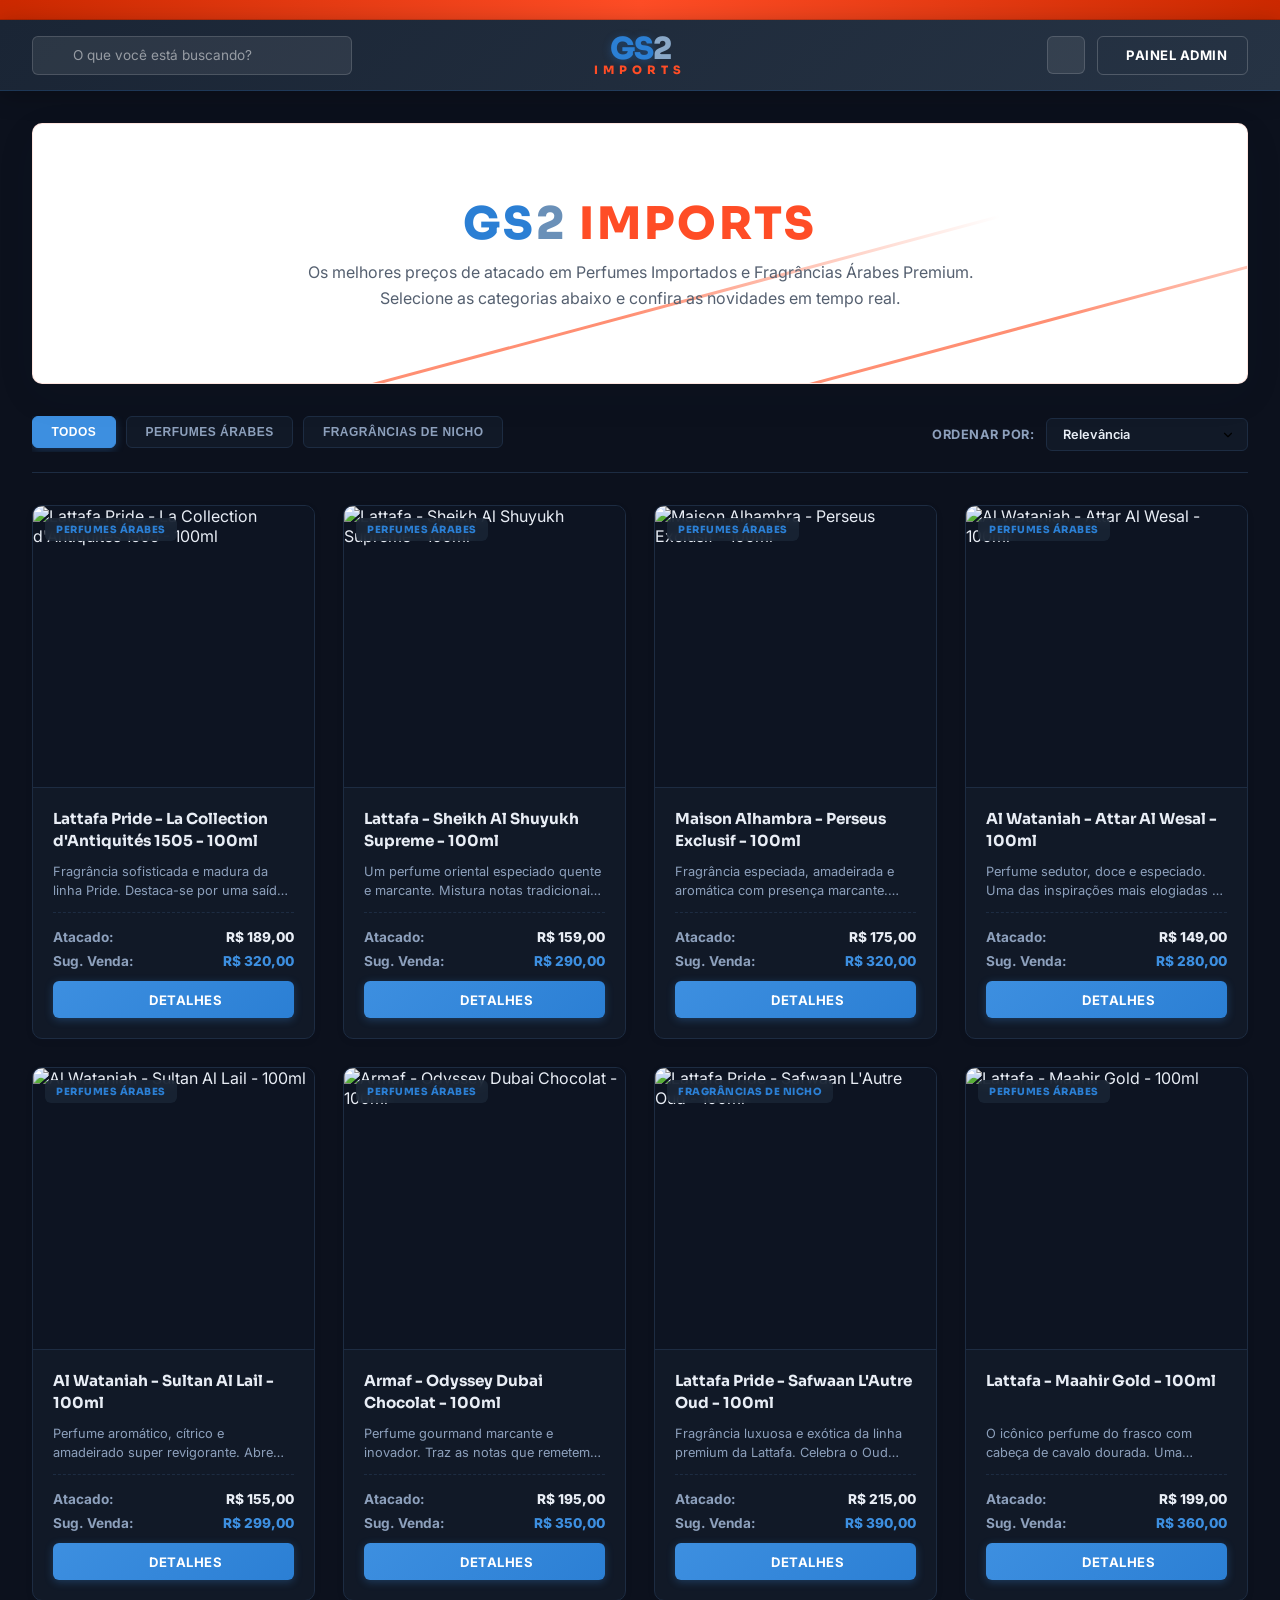
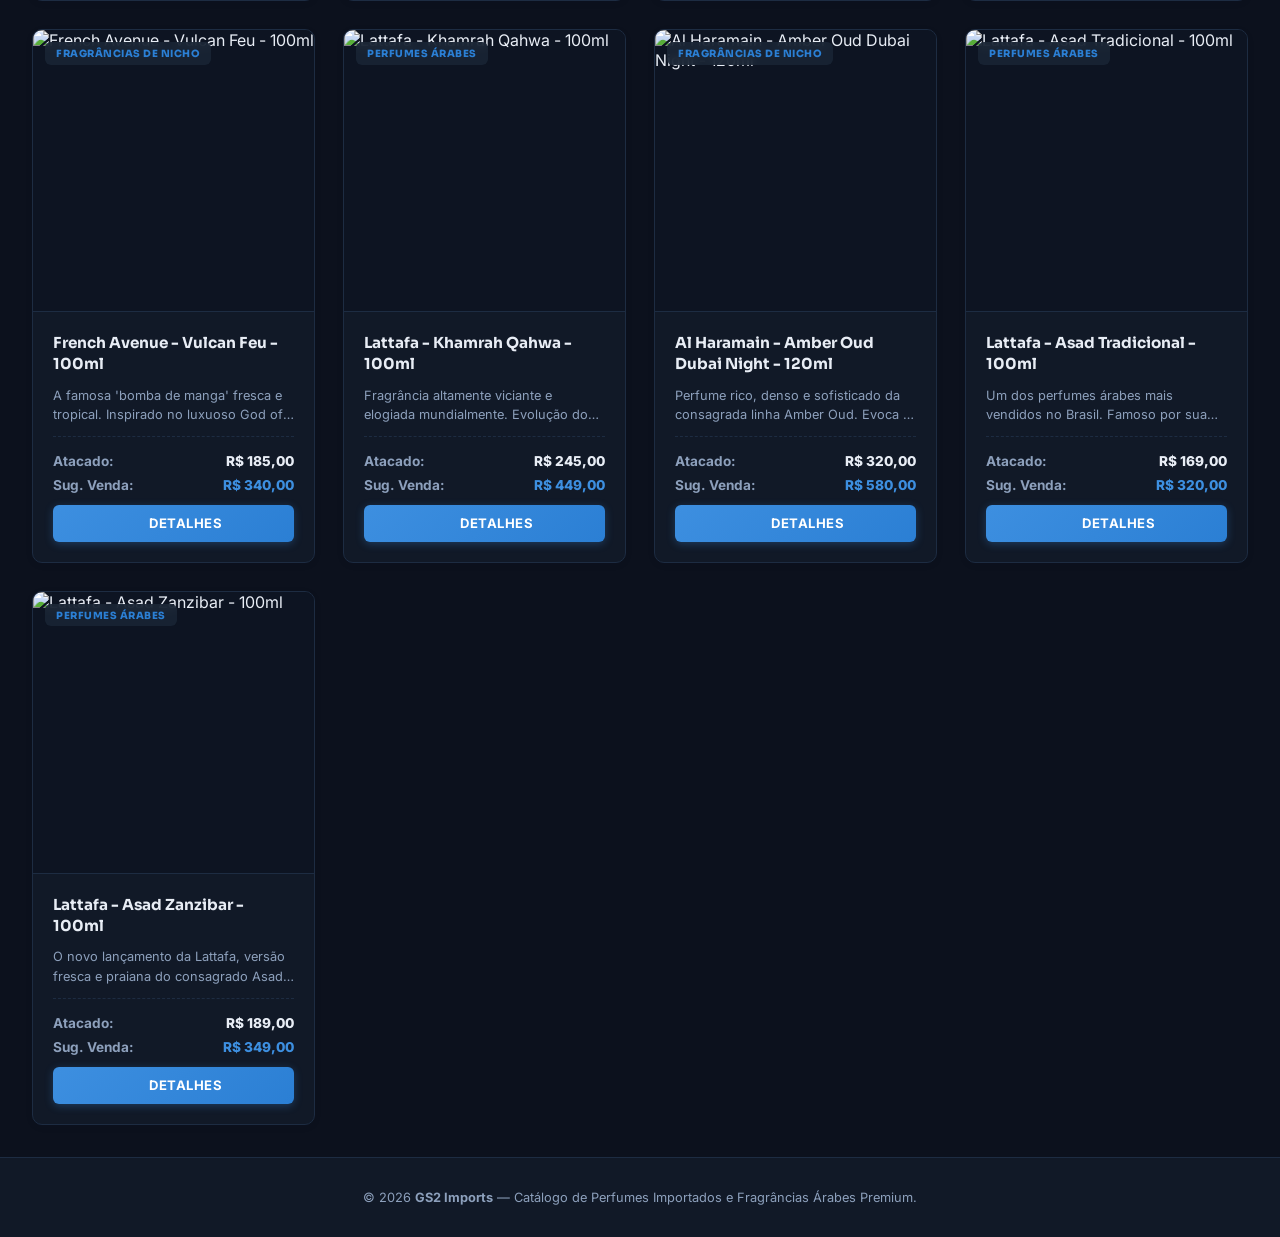
==== catalog.html @ b08fc33a "Add files via upload" ====
<!DOCTYPE html>
<html lang="pt-BR" data-theme="dark">
<head>
  <meta charset="UTF-8">
  <meta name="viewport" content="width=device-width, initial-scale=1.0">
  <title>GS2 Imports - Catálogo de Atacado</title>
  <meta name="description" content="Catálogo online de perfumes importados e fragrâncias árabes premium da GS2 Imports. Preços de atacado com sugestão de revenda.">

  <!-- Estilos customizados -->
  <link rel="stylesheet" href="styles.css">

  <!-- Ícones Modernos Lucide -->
  <script src="https://unpkg.com/lucide@latest"></script>
</head>
<body>

  <!-- FAIXA DE ANÚNCIO SUPERIOR -->
  <div class="announcement-bar"></div>

  <!-- CABEÇALHO -->
  <header>
    <div class="header-container">
      <!-- Barra de Pesquisa Rápida (Esquerda) -->
      <div class="search-bar-container" id="search-container">
        <i data-lucide="search" class="search-icon"></i>
        <input type="text" id="search-input" class="search-input" placeholder="O que você está buscando?" aria-label="Buscar produtos">
      </div>

      <!-- Logo Central — GS2 IMPORTS -->
      <a href="#" class="logo" id="logo-link" aria-label="GS2 Imports - Página inicial">
        <div class="logo-brandname">
          <span class="logo-gs">GS</span><span class="logo-num">2</span>
        </div>
        <div class="logo-sub">Imports</div>
      </a>

      <!-- Ações do Cabeçalho (Direita) -->
      <div class="nav-actions">
        <!-- Alternador de Tema -->
        <button id="theme-toggle-btn" class="btn-icon-only" title="Alternar tema escuro/claro" aria-label="Alternar tema">
          <i data-lucide="sun" id="theme-icon-sun"></i>
          <i data-lucide="moon" id="theme-icon-moon" style="display: none;"></i>
        </button>

        <!-- Botão Painel Administrador -->
        <button id="admin-view-toggle-btn" class="btn btn-secondary" title="Acessar painel administrativo">
          <i data-lucide="settings"></i>
          <span>Painel Admin</span>
        </button>
      </div>
    </div>
  </header>

  <!-- CONTEÚDO PRINCIPAL (CATÁLOGO) -->
  <main id="catalog-view">
    <!-- Hero Banner -->
    <section class="hero-section">
      <h1>
        <span class="h1-gs">GS</span><span class="h1-2">2</span>
        <span class="h1-imports"> IMPORTS</span>
      </h1>
      <p>Os melhores preços de atacado em Perfumes Importados e Fragrâncias Árabes Premium. Selecione as categorias abaixo e confira as novidades em tempo real.</p>
    </section>

    <!-- Controles (Categorias e Ordenação) -->
    <section class="controls-bar">
      <!-- Filtro de Categorias (Dinâmico) -->
      <nav class="categories-container" id="categories-tabs" aria-label="Categorias de produtos">
        <button class="category-tab active" data-category="all">Todos</button>
        <!-- Injetado dinamicamente -->
      </nav>

      <!-- Ordenação -->
      <div class="sort-select-wrapper">
        <label for="sort-select">Ordenar por:</label>
        <select id="sort-select" class="sort-select">
          <option value="default">Relevância</option>
          <option value="price-asc">Preço: Menor para Maior</option>
          <option value="price-desc">Preço: Maior para Menor</option>
          <option value="name-asc">Nome: A-Z</option>
          <option value="name-desc">Nome: Z-A</option>
        </select>
      </div>
    </section>

    <!-- Grid de Exibição dos Produtos -->
    <section class="product-grid" id="product-grid" aria-label="Lista de produtos">
      <!-- Injetado dinamicamente via JavaScript -->
    </section>
  </main>

  <!-- VISÃO ADMINISTRATIVA (PAINEL DE CADASTRO) -->
  <main id="admin-view" style="display: none;">
    <section class="admin-dashboard">
      <div class="admin-header">
        <div class="admin-title-group">
          <h2>Painel Administrativo</h2>
          <p>Cadastre, edite e exclua os produtos do catálogo GS2 Imports.</p>
        </div>
        <div class="admin-actions-bar" style="display: flex; gap: 0.5rem; flex-wrap: wrap; align-items: center;">
          <button id="btn-reset-db" class="btn btn-secondary" style="border-color: var(--danger); color: var(--danger);" title="Restaurar catálogo padrão">
            <i data-lucide="refresh-cw"></i>
            <span>Restaurar Catálogo</span>
          </button>
          <button id="btn-add-product" class="btn btn-primary">
            <i data-lucide="plus"></i>
            <span>Novo Produto</span>
          </button>
          <button id="btn-back-to-catalog" class="btn btn-secondary" style="border-color: var(--accent-blue); color: var(--accent-blue);">
            <i data-lucide="arrow-left"></i>
            <span>Voltar ao Catálogo</span>
          </button>
          <button id="btn-change-password" class="btn btn-secondary" title="Alterar senha de acesso" style="border-color: var(--accent-blue); color: var(--accent-blue);">
            <i data-lucide="key-round"></i>
            <span>Alterar Senha</span>
          </button>
          <button id="btn-admin-logout" class="btn btn-secondary" style="border-color: var(--danger); color: var(--danger);" title="Encerrar sessão administrativa">
            <i data-lucide="log-out"></i>
            <span>Sair</span>
          </button>
        </div>
      </div>

      <!-- Tabela de Produtos -->
      <div class="admin-table-container">
        <table class="admin-table" id="admin-table" aria-label="Tabela de produtos gerenciáveis">
          <thead>
            <tr>
              <th>Foto</th>
              <th>Nome</th>
              <th>Categoria</th>
              <th>Atacado</th>
              <th>Sug. Venda</th>
              <th>Ações</th>
            </tr>
          </thead>
          <tbody id="admin-products-list">
            <!-- Injetado dinamicamente via JavaScript -->
          </tbody>
        </table>
      </div>
    </section>
  </main>

  <!-- MODAL DE DETALHES DO PRODUTO (VISITANTE) -->
  <div class="modal-overlay" id="product-detail-modal">
    <div class="modal-container">
      <button class="btn-icon-only modal-close-btn" id="btn-close-detail-modal" aria-label="Fechar detalhes">
        <i data-lucide="x"></i>
      </button>

      <div class="detail-grid">
        <div class="detail-image-wrapper">
          <img src="" alt="" class="detail-image" id="detail-product-image">
        </div>
        <div class="detail-info">
          <span class="detail-category" id="detail-product-category">Categoria</span>
          <h2 class="detail-title" id="detail-product-title">Nome do Produto</h2>
          <div style="display: flex; gap: 1rem; flex-wrap: wrap; margin-bottom: 0.5rem;">
            <div>
              <div style="font-size: 0.72rem; font-weight: 700; color: var(--text-muted); text-transform: uppercase; letter-spacing: 0.5px; margin-bottom: 0.35rem;">Valor Atacado</div>
              <div class="detail-price" id="detail-product-price-wholesale">R$ 0,00</div>
            </div>
            <div>
              <div style="font-size: 0.72rem; font-weight: 700; color: var(--text-muted); text-transform: uppercase; letter-spacing: 0.5px; margin-bottom: 0.35rem;">Sugestão de Venda</div>
              <div class="detail-price" id="detail-product-price-suggested" style="color: var(--accent-blue);">R$ 0,00</div>
            </div>
          </div>
          <p class="detail-desc" id="detail-product-description">Descrição longa do produto...</p>

          <a href="#" target="_blank" class="btn btn-whatsapp" id="btn-whatsapp-contact" style="margin-top: 1rem;">
            <i data-lucide="message-square"></i>
            <span>Fazer pedido via WhatsApp</span>
          </a>
        </div>
      </div>
    </div>
  </div>

  <!-- MODAL DE FORMULÁRIO DO PRODUTO (ADMIN - ADICIONAR / EDITAR) -->
  <div class="modal-overlay" id="product-form-modal">
    <div class="modal-container admin-form-modal">
      <button class="btn-icon-only modal-close-btn" id="btn-close-form-modal" aria-label="Fechar formulário">
        <i data-lucide="x"></i>
      </button>

      <h2 class="form-title" id="form-modal-title">Adicionar Novo Produto</h2>

      <form id="product-form">
        <!-- Campo oculto para ID em caso de edição -->
        <input type="hidden" id="product-form-id">

        <div class="form-body">
          <!-- Nome do Produto -->
          <div class="form-group">
            <label for="product-name">Nome do Produto *</label>
            <input type="text" id="product-name" class="form-control" placeholder="Ex: Lattafa Asad Zanzibar 100ml" required>
          </div>

          <!-- Categoria -->
          <div class="form-group">
            <label for="product-category">Categoria *</label>
            <input type="text" id="product-category" class="form-control" placeholder="Ex: Perfumes Árabes" list="categories-datalist" required>
            <datalist id="categories-datalist">
              <!-- Populado via Javascript -->
            </datalist>
          </div>

          <!-- Gênero -->
          <div class="form-group">
            <label>Gênero</label>
            <div class="gender-toggle-group">
              <button type="button" class="gender-btn" id="btn-gender-masc" data-gender="Masculino">
                <i data-lucide="mars" style="width:14px;height:14px;"></i> Masculino
              </button>
              <button type="button" class="gender-btn" id="btn-gender-fem" data-gender="Feminino">
                <i data-lucide="venus" style="width:14px;height:14px;"></i> Feminino
              </button>
            </div>
            <input type="hidden" id="product-gender">
          </div>

          <div style="display: grid; grid-template-columns: 1fr 1fr; gap: 1rem;">
            <!-- Último Preço de Compra -->
            <div class="form-group">
              <label for="product-price-last-purchase">Último Preço de Compra (R$)</label>
              <input type="number" id="product-price-last-purchase" class="form-control" placeholder="0,00" step="0.01" min="0">
            </div>

            <!-- Valor Atacado (auto = último preço de compra + 10%) -->
            <div class="form-group">
              <label for="product-price-wholesale">Valor Atacado (R$) *</label>
              <input type="number" id="product-price-wholesale" class="form-control" placeholder="0,00" step="0.01" min="0" required>
              <small style="display:block; margin-top:0.25rem; font-size:0.7rem; color: var(--text-muted);">Calculado automaticamente (+10% sobre o último preço de compra). Você pode ajustar manualmente.</small>
            </div>

            <!-- Valor Médio de Mercado -->
            <div class="form-group">
              <label for="product-price-market-avg">Valor Médio de Mercado (R$)</label>
              <input type="number" id="product-price-market-avg" class="form-control" placeholder="0,00" step="0.01" min="0">
            </div>

            <!-- Sugestão de Venda -->
            <div class="form-group">
              <label for="product-price-suggested">Sugestão de Venda (R$) *</label>
              <input type="number" id="product-price-suggested" class="form-control" placeholder="0,00" step="0.01" min="0" required>
            </div>
          </div>

          <!-- Descrição -->
          <div class="form-group">
            <label for="product-desc">Descrição *</label>
            <textarea id="product-desc" class="form-control" placeholder="Descreva as notas olfativas, volume e características do produto..." required></textarea>
          </div>

          <!-- Upload de Imagem -->
          <div class="form-group">
            <label>Imagem do Produto *</label>
            <div class="image-upload-zone" id="image-upload-zone">
              <i data-lucide="upload-cloud" class="upload-icon"></i>
              <div class="upload-instructions">
                <p>Clique ou arraste a imagem do produto aqui</p>
                <span style="font-size: 0.75rem; color: var(--text-muted);">Suporta JPG, PNG ou WEBP</span>
              </div>
              <input type="file" id="product-image-file" accept="image/*">
            </div>

            <!-- Preview da Imagem -->
            <div class="upload-preview-container" id="upload-preview-container">
              <button type="button" class="remove-preview-btn" id="btn-remove-preview" title="Remover imagem">&times;</button>
              <img src="" alt="Preview" class="upload-preview" id="image-preview-element">
            </div>
          </div>
        </div>

        <div class="form-footer">
          <button type="button" class="btn btn-secondary" id="btn-cancel-form">Cancelar</button>
          <button type="submit" class="btn btn-primary" id="btn-submit-form">Salvar Produto</button>
        </div>
      </form>
    </div>
  </div>

  <!-- MODAL DE LOGIN ADMINISTRATIVO -->
  <div class="modal-overlay" id="admin-login-modal">
    <div class="modal-container" style="max-width: 420px;">
      <button class="btn-icon-only modal-close-btn" id="btn-close-login-modal" aria-label="Fechar login">
        <i data-lucide="x"></i>
      </button>

      <div style="text-align: center; margin-bottom: 1.75rem;">
        <div style="display: inline-flex; align-items: center; justify-content: center; width: 64px; height: 64px; border-radius: 50%; background: var(--accent-blue-glow); margin-bottom: 1rem;">
          <i data-lucide="shield-check" style="width: 32px; height: 32px; color: var(--accent-blue);"></i>
        </div>
        <h2 style="font-family: var(--font-heading); font-size: 1.3rem; margin-bottom: 0.4rem;">Acesso Administrativo</h2>
        <p style="color: var(--text-muted); font-size: 0.85rem;">Digite a senha para acessar o painel.</p>
      </div>

      <form id="admin-login-form">
        <div class="form-group">
          <label for="admin-login-password">Senha</label>
          <div style="position: relative;">
            <input type="password" id="admin-login-password" class="form-control" placeholder="••••••••" required autocomplete="current-password" style="padding-right: 2.8rem;">
            <button type="button" id="btn-toggle-password-visibility" style="position: absolute; right: 0.75rem; top: 50%; transform: translateY(-50%); background: none; border: none; cursor: pointer; color: var(--text-muted); padding: 0; display: flex; align-items: center;">
              <i data-lucide="eye" id="icon-eye" style="width: 18px; height: 18px;"></i>
              <i data-lucide="eye-off" id="icon-eye-off" style="width: 18px; height: 18px; display: none;"></i>
            </button>
          </div>
          <p id="admin-login-error" style="color: var(--danger); font-size: 0.8rem; margin-top: 0.4rem; min-height: 1rem;"></p>
        </div>
        <button type="submit" class="btn btn-primary" style="width: 100%; justify-content: center; margin-top: 0.25rem;">
          <i data-lucide="log-in"></i>
          <span>Entrar no Painel</span>
        </button>
      </form>
    </div>
  </div>

  <!-- MODAL DE ALTERAÇÃO DE SENHA -->
  <div class="modal-overlay" id="change-password-modal">
    <div class="modal-container" style="max-width: 420px;">
      <button class="btn-icon-only modal-close-btn" id="btn-close-change-pass-modal" aria-label="Fechar">
        <i data-lucide="x"></i>
      </button>
      <div style="text-align: center; margin-bottom: 1.5rem;">
        <div style="display: inline-flex; align-items: center; justify-content: center; width: 56px; height: 56px; border-radius: 50%; background: var(--accent-blue-glow); margin-bottom: 0.75rem;">
          <i data-lucide="key-round" style="width: 28px; height: 28px; color: var(--accent-blue);"></i>
        </div>
        <h2 style="font-size: 1.2rem; margin-bottom: 0.3rem;">Alterar Senha</h2>
        <p style="color: var(--text-muted); font-size: 0.82rem;">A nova senha será salva no navegador.</p>
      </div>
      <form id="change-password-form">
        <div class="form-group">
          <label for="current-password">Senha Atual</label>
          <input type="password" id="current-password" class="form-control" placeholder="••••••••" required>
        </div>
        <div class="form-group">
          <label for="new-password">Nova Senha</label>
          <input type="password" id="new-password" class="form-control" placeholder="Mínimo 4 caracteres" required minlength="4">
        </div>
        <div class="form-group">
          <label for="confirm-password">Confirmar Nova Senha</label>
          <input type="password" id="confirm-password" class="form-control" placeholder="Repita a nova senha" required minlength="4">
        </div>
        <p id="change-pass-error" style="color: var(--danger); font-size: 0.8rem; margin-top: -0.25rem; margin-bottom: 0.75rem; min-height: 1rem;"></p>
        <button type="submit" class="btn btn-primary" style="width: 100%; justify-content: center;">
          <i data-lucide="save"></i>
          <span>Salvar Nova Senha</span>
        </button>
      </form>
    </div>
  </div>

  <!-- CONTAINER DE AVISOS (TOAST) -->
  <div class="toast-container" id="toast-container"></div>

  <!-- RODAPÉ -->
  <footer>
    <p>&copy; 2026 <strong>GS2 Imports</strong> — Catálogo de Perfumes Importados e Fragrâncias Árabes Premium.</p>
  </footer>

  <!-- Carregamento dos scripts de lógica -->
  <script src="mock-data.js"></script>
  <script src="db.js"></script>
  <script src="app.js"></script>
</body>
</html>
---- styles.css ----
@import url('https://fonts.googleapis.com/css2?family=Sora:wght@400;600;700;800;900&family=Inter:wght@400;500;600;700&display=swap');

/* ==========================================
   SISTEMA DE DESIGN — PALETA GS2 IMPORTS
   ========================================== */
*, *::before, *::after {
  box-sizing: border-box;
  margin: 0;
  padding: 0;
}

:root {
  --font-heading: 'Sora', sans-serif;
  --font-body: 'Inter', sans-serif;

  /* Paleta GS2 Imports — Modo Claro */
  --base-bg: #f0f4f9;
  --card-bg: #ffffff;
  --card-border: #dde4ef;
  --text-main: #1a2535;
  --text-muted: #6b7e99;

  /* Azul Royal — Cor principal "GS" */
  --accent-blue: #2B7FD4;
  --accent-blue-hover: #2570BE;
  --accent-blue-glow: rgba(43, 127, 212, 0.25);

  /* Navy Escuro — Cor do "2" */
  --primary: #1a2535;
  --primary-hover: #263344;
  --primary-glow: rgba(26, 37, 53, 0.15);

  /* Vermelho Vivo — Cor "IMPORTS" */
  --accent-red: #FF3300;
  --accent-red-hover: #E02D00;
  --accent-red-glow: rgba(255, 51, 0, 0.2);

  /* Alias para compatibilidade com código existente */
  --accent: var(--accent-blue);
  --accent-gold: var(--accent-blue);
  --accent-gold-glow: var(--accent-blue-glow);
  --accent-burgundy: var(--accent-red);

  --danger: #e05c5c;
  --danger-hover: #c94848;

  --glass-bg: rgba(255, 255, 255, 0.92);
  --glass-border: rgba(26, 37, 53, 0.08);
  --glass-shadow: 0 4px 24px rgba(26, 37, 53, 0.1);

  --border-radius-sm: 6px;
  --border-radius-md: 10px;
  --border-radius-lg: 14px;

  --transition-fast: 0.2s cubic-bezier(0.4, 0, 0.2, 1);
  --transition-normal: 0.3s cubic-bezier(0.4, 0, 0.2, 1);
}

/* Modo Escuro */
[data-theme="dark"] {
  --base-bg: #0c111d;
  --card-bg: #111927;
  --card-border: #1d2c42;
  --text-main: #e8edf5;
  --text-muted: #8da0bc;

  --accent-blue: #3d8fe0;
  --accent-blue-hover: #2B7FD4;
  --accent-blue-glow: rgba(61, 143, 224, 0.3);

  --primary: #111927;
  --primary-hover: #1a2535;
  --primary-glow: rgba(17, 25, 39, 0.5);

  --accent-red: #ff4d26;
  --accent-red-hover: #FF3300;
  --accent-red-glow: rgba(255, 77, 38, 0.25);

  --accent: var(--accent-blue);
  --accent-gold: var(--accent-blue);
  --accent-gold-glow: var(--accent-blue-glow);
  --accent-burgundy: var(--accent-red);

  --glass-bg: rgba(17, 25, 39, 0.96);
  --glass-border: rgba(255, 255, 255, 0.06);
  --glass-shadow: 0 8px 36px rgba(0, 0, 0, 0.4);
}

/* ==========================================
   ESTILOS GERAIS DA PÁGINA
   ========================================== */
body {
  font-family: var(--font-body);
  background-color: var(--base-bg);
  color: var(--text-main);
  min-height: 100vh;
  display: flex;
  flex-direction: column;
  transition: background-color var(--transition-normal), color var(--transition-normal);
  overflow-x: hidden;
}

/* Faixa de Anúncio Superior — Vermelho GS2 */
.announcement-bar {
  background: linear-gradient(90deg, #cc2900, var(--accent-red), #cc2900);
  color: #ffffff;
  font-family: var(--font-heading);
  font-weight: 700;
  font-size: 0.75rem;
  letter-spacing: 0.5px;
  text-transform: uppercase;
  text-align: center;
  padding: 0.6rem 1rem;
  line-height: 1.4;
  display: flex;
  justify-content: center;
  align-items: center;
  gap: 1.5rem;
  border-bottom: 1px solid rgba(0,0,0,0.15);
  overflow: hidden;
  white-space: nowrap;
  text-overflow: ellipsis;
}

/* Cabeçalho — Navy GS2 */
header {
  position: sticky;
  top: 0;
  z-index: 100;
  background: linear-gradient(135deg, #1a2535 0%, #263344 100%);
  border-bottom: 1px solid rgba(43, 127, 212, 0.2);
  box-shadow: 0 4px 24px rgba(0,0,0,0.25);
  color: #ffffff;
}

.header-container {
  max-width: 1400px;
  margin: 0 auto;
  padding: 0.85rem 2rem;
  display: grid;
  grid-template-columns: 1fr auto 1fr;
  align-items: center;
  gap: 1.5rem;
}

/* ==========================================
   LOGO GS2 IMPORTS
   ========================================== */
.logo {
  display: flex;
  flex-direction: column;
  align-items: center;
  justify-content: center;
  text-decoration: none;
  color: #ffffff;
  gap: 0;
  line-height: 1;
}

.logo-brandname {
  display: flex;
  align-items: center;
  line-height: 1;
}

.logo-gs {
  font-family: var(--font-heading);
  font-weight: 900;
  font-size: 1.9rem;
  color: #2B7FD4;
  letter-spacing: -1px;
  text-shadow: 0 2px 8px rgba(43, 127, 212, 0.35);
  text-transform: uppercase;
}

.logo-num {
  font-family: var(--font-heading);
  font-weight: 900;
  font-size: 1.9rem;
  color: #8aa8c8;
  letter-spacing: -1px;
  text-transform: uppercase;
}

.logo-sub {
  font-family: var(--font-heading);
  font-size: 0.72rem;
  font-weight: 800;
  text-transform: uppercase;
  letter-spacing: 5px;
  color: var(--accent-red);
  margin-top: 1px;
}

/* Barra de Busca (Esquerda) */
.search-bar-container {
  position: relative;
  width: 100%;
  max-width: 320px;
}

.search-input {
  width: 100%;
  padding: 0.65rem 1rem 0.65rem 2.5rem;
  font-family: var(--font-body);
  font-size: 0.85rem;
  background: rgba(255, 255, 255, 0.08);
  border: 1px solid rgba(255, 255, 255, 0.15);
  border-radius: var(--border-radius-sm);
  color: #ffffff;
  transition: all var(--transition-fast);
}

.search-input::placeholder {
  color: rgba(255, 255, 255, 0.5);
}

.search-input:focus {
  outline: none;
  background: rgba(255, 255, 255, 0.15);
  border-color: var(--accent-blue);
  box-shadow: 0 0 0 3px var(--accent-blue-glow);
}

.search-icon {
  position: absolute;
  left: 0.85rem;
  top: 50%;
  transform: translateY(-50%);
  color: rgba(255, 255, 255, 0.5);
  width: 16px;
  height: 16px;
}

/* Ações (Direita) */
.nav-actions {
  display: flex;
  align-items: center;
  justify-content: flex-end;
  gap: 0.75rem;
}

/* ==========================================
   BOTÕES E COMPONENTES INTERATIVOS
   ========================================== */
.btn {
  display: inline-flex;
  align-items: center;
  justify-content: center;
  gap: 0.5rem;
  padding: 0.65rem 1.25rem;
  font-family: var(--font-body);
  font-weight: 700;
  font-size: 0.82rem;
  border-radius: var(--border-radius-sm);
  border: none;
  cursor: pointer;
  transition: all var(--transition-fast);
  text-decoration: none;
  text-transform: uppercase;
  letter-spacing: 0.5px;
}

/* Botão Primário — Azul GS2 */
.btn-primary {
  background: linear-gradient(135deg, var(--accent-blue), var(--accent-blue-hover));
  color: #ffffff;
  box-shadow: 0 2px 8px var(--accent-blue-glow);
}

.btn-primary:hover {
  background: linear-gradient(135deg, #3d8fe0, var(--accent-blue));
  transform: translateY(-1px);
  box-shadow: 0 5px 16px var(--accent-blue-glow);
}

.btn-secondary {
  background: transparent;
  border: 1px solid rgba(255, 255, 255, 0.2);
  color: #ffffff;
}

.btn-secondary:hover {
  background: rgba(255, 255, 255, 0.07);
  border-color: var(--accent-blue);
}

.btn-danger {
  background: var(--danger);
  color: white;
}

.btn-danger:hover {
  background: var(--danger-hover);
}

.btn-icon-only {
  width: 38px;
  height: 38px;
  padding: 0;
  display: flex;
  align-items: center;
  justify-content: center;
  border-radius: var(--border-radius-sm);
  background: rgba(255, 255, 255, 0.08);
  border: 1px solid rgba(255, 255, 255, 0.15);
  color: #ffffff;
  cursor: pointer;
  transition: all var(--transition-fast);
}

.btn-icon-only:hover {
  background: rgba(43, 127, 212, 0.2);
  border-color: var(--accent-blue);
  color: #ffffff;
}

/* ==========================================
   CONTEÚDO PRINCIPAL E HERO BANNER
   ========================================== */
main {
  flex: 1;
  max-width: 1400px;
  width: 100%;
  margin: 0 auto;
  padding: 2rem;
  display: flex;
  flex-direction: column;
  gap: 2rem;
}

/* Hero Banner GS2 — Fundo branco com linhas diagonais vermelhas */
.hero-section {
  position: relative;
  text-align: center;
  padding: 4.5rem 2rem;
  background: #ffffff;
  border-radius: var(--border-radius-md);
  color: var(--primary);
  border: 1px solid rgba(255, 51, 0, 0.12);
  box-shadow: 0 12px 40px rgba(26, 37, 53, 0.07);
  overflow: hidden;
}

/* Linha diagonal vermelha 1 (75°) */
.hero-section::before {
  content: '';
  position: absolute;
  top: -150%;
  left: 28%;
  width: 3px;
  height: 500%;
  background: linear-gradient(to bottom, transparent, rgba(255, 51, 0, 0.55) 30%, rgba(255, 51, 0, 0.55) 70%, transparent);
  transform: rotate(75deg);
  pointer-events: none;
}

/* Linha diagonal vermelha 2 (75°) */
.hero-section::after {
  content: '';
  position: absolute;
  top: -150%;
  left: 64%;
  width: 3px;
  height: 500%;
  background: linear-gradient(to bottom, transparent, rgba(255, 51, 0, 0.55) 30%, rgba(255, 51, 0, 0.55) 70%, transparent);
  transform: rotate(75deg);
  pointer-events: none;
}

.hero-section h1 {
  font-family: var(--font-heading);
  font-size: 2.8rem;
  font-weight: 900;
  margin-bottom: 0.5rem;
  text-transform: uppercase;
  letter-spacing: 3px;
  position: relative;
  z-index: 1;
}

.hero-section h1 .h1-gs {
  color: #2B7FD4;
}

.hero-section h1 .h1-2 {
  color: #6a90b8;
}

.hero-section h1 .h1-imports {
  color: var(--accent-red);
}

.hero-section p {
  color: #556070;
  font-size: 1rem;
  max-width: 700px;
  margin: 0 auto;
  line-height: 1.6;
  position: relative;
  z-index: 1;
}

/* ==========================================
   CONTROLES E FILTROS
   ========================================== */
.controls-bar {
  display: flex;
  flex-wrap: wrap;
  justify-content: space-between;
  align-items: center;
  gap: 1.5rem;
  border-bottom: 1px solid var(--card-border);
  padding-bottom: 1.25rem;
}

.categories-container {
  display: flex;
  gap: 0.65rem;
  overflow-x: auto;
  padding-bottom: 0.25rem;
  max-width: 100%;
  scrollbar-width: thin;
}

.category-tab {
  padding: 0.5rem 1.15rem;
  background: var(--card-bg);
  border: 1px solid var(--card-border);
  color: var(--text-muted);
  font-weight: 700;
  font-size: 0.75rem;
  border-radius: var(--border-radius-sm);
  cursor: pointer;
  white-space: nowrap;
  text-transform: uppercase;
  letter-spacing: 0.5px;
  transition: all var(--transition-fast);
}

.category-tab:hover {
  color: var(--accent-blue);
  border-color: var(--accent-blue);
}

.category-tab.active {
  background: var(--accent-blue);
  border-color: var(--accent-blue);
  color: #ffffff;
  box-shadow: 0 2px 8px var(--accent-blue-glow);
}

.sort-select-wrapper {
  display: flex;
  align-items: center;
  gap: 0.75rem;
}

.sort-select-wrapper label {
  font-size: 0.8rem;
  font-weight: 700;
  color: var(--text-muted);
  text-transform: uppercase;
  letter-spacing: 0.5px;
}

.sort-select {
  padding: 0.5rem 2rem 0.5rem 1rem;
  font-family: var(--font-body);
  font-size: 0.8rem;
  font-weight: 600;
  background: var(--card-bg);
  border: 1px solid var(--card-border);
  border-radius: var(--border-radius-sm);
  color: var(--text-main);
  cursor: pointer;
  transition: all var(--transition-fast);
  appearance: none;
  background-image: url("data:image/svg+xml,%3Csvg xmlns='http://www.w3.org/2000/svg' viewBox='0 0 24 24' fill='none' stroke='currentColor' stroke-width='2' stroke-linecap='round' stroke-linejoin='round'%3E%3Cpolyline points='6 9 12 15 18 9'/%3E%3C/svg%3E");
  background-repeat: no-repeat;
  background-position: right 0.75rem center;
  background-size: 0.85rem;
}

.sort-select:focus {
  outline: none;
  border-color: var(--accent-blue);
  box-shadow: 0 0 0 3px var(--accent-blue-glow);
}

/* ==========================================
   PRODUCT GRID & PREMIUM CARDS
   ========================================== */
.product-grid {
  display: grid;
  grid-template-columns: repeat(auto-fill, minmax(270px, 1fr));
  gap: 1.75rem;
}

.product-card {
  background: var(--card-bg);
  border: 1px solid var(--card-border);
  border-radius: var(--border-radius-md);
  overflow: hidden;
  box-shadow: 0 2px 10px rgba(26,37,53,0.04);
  display: flex;
  flex-direction: column;
  position: relative;
  transition: transform var(--transition-normal), box-shadow var(--transition-normal), border-color var(--transition-normal);
  animation: fadeIn 0.4s ease forwards;
  cursor: pointer;
}

.product-card:hover {
  transform: translateY(-5px);
  box-shadow: 0 12px 30px rgba(43, 127, 212, 0.12);
  border-color: var(--accent-blue);
}

.product-card-image-wrapper {
  position: relative;
  width: 100%;
  padding-top: 100%;
  background-color: #f5f8fc;
  overflow: hidden;
  border-bottom: 1px solid var(--card-border);
}

[data-theme="dark"] .product-card-image-wrapper {
  background-color: #0d1422;
}

.product-card-image {
  position: absolute;
  top: 0;
  left: 0;
  width: 100%;
  height: 100%;
  object-fit: cover;
  transition: transform 0.5s ease;
}

.product-card:hover .product-card-image {
  transform: scale(1.05);
}

/* Tag de Categoria — azul navy */
.product-category-tag {
  position: absolute;
  top: 0.75rem;
  left: 0.75rem;
  padding: 0.3rem 0.7rem;
  background: rgba(26, 37, 53, 0.88);
  border-radius: var(--border-radius-sm);
  font-family: var(--font-heading);
  font-size: 0.62rem;
  font-weight: 800;
  color: #2B7FD4;
  text-transform: uppercase;
  letter-spacing: 0.5px;
  z-index: 10;
  backdrop-filter: blur(4px);
}

.product-card-content {
  padding: 1.25rem;
  display: flex;
  flex-direction: column;
  flex: 1;
  gap: 0.75rem;
}

.product-card-title {
  font-family: var(--font-heading);
  font-size: 0.95rem;
  font-weight: 700;
  color: var(--text-main);
  line-height: 1.4;
  display: -webkit-box;
  -webkit-line-clamp: 2;
  -webkit-box-orient: vertical;
  overflow: hidden;
  height: 2.6rem;
}

.product-card-desc {
  font-size: 0.8rem;
  color: var(--text-muted);
  line-height: 1.5;
  display: -webkit-box;
  -webkit-line-clamp: 2;
  -webkit-box-orient: vertical;
  overflow: hidden;
  height: 2.4rem;
}

.product-card-footer {
  display: flex;
  flex-direction: column;
  gap: 0.45rem;
  margin-top: auto;
  padding-top: 1rem;
  border-top: 1px dashed var(--card-border);
}

.empty-state {
  grid-column: 1 / -1;
  text-align: center;
  padding: 5rem 2rem;
  color: var(--text-muted);
  display: flex;
  flex-direction: column;
  align-items: center;
  gap: 1rem;
}

.empty-state i {
  font-size: 3rem;
  color: var(--accent-blue);
  opacity: 0.4;
}

/* ==========================================
   MODAIS E EXIBIÇÕES DETALHADAS
   ========================================== */
.modal-overlay {
  position: fixed;
  top: 0;
  left: 0;
  right: 0;
  bottom: 0;
  background: rgba(12, 17, 29, 0.65);
  backdrop-filter: blur(6px);
  z-index: 1000;
  display: flex;
  align-items: center;
  justify-content: center;
  padding: 1.5rem;
  opacity: 0;
  pointer-events: none;
  transition: opacity var(--transition-normal);
}

.modal-overlay.active {
  opacity: 1;
  pointer-events: all;
}

.modal-container {
  background: var(--card-bg);
  border: 1px solid var(--card-border);
  border-radius: var(--border-radius-md);
  box-shadow: var(--glass-shadow);
  width: 100%;
  max-width: 850px;
  max-height: 90vh;
  overflow-y: auto;
  position: relative;
  transform: translateY(20px) scale(0.98);
  transition: transform var(--transition-normal);
  border-top: 3px solid var(--accent-blue);
}

.modal-overlay.active .modal-container {
  transform: translateY(0) scale(1);
}

.modal-close-btn {
  position: absolute;
  top: 1rem;
  right: 1rem;
  z-index: 10;
  background: var(--base-bg);
  border-color: var(--card-border);
  color: var(--text-main);
}

.modal-close-btn:hover {
  background: var(--accent-red);
  border-color: var(--accent-red);
  color: #ffffff;
}

/* Grid de Detalhes do Produto */
.detail-grid {
  display: grid;
  grid-template-columns: 1fr 1fr;
  gap: 0;
}

@media (max-width: 768px) {
  .detail-grid {
    grid-template-columns: 1fr;
  }
}

.detail-image-wrapper {
  background-color: #f5f8fc;
  display: flex;
  align-items: center;
  justify-content: center;
  position: relative;
  padding-top: 100%;
}

[data-theme="dark"] .detail-image-wrapper {
  background-color: #0d1422;
}

.detail-image {
  position: absolute;
  top: 0;
  left: 0;
  width: 100%;
  height: 100%;
  object-fit: cover;
}

.detail-info {
  padding: 3rem 2.5rem;
  display: flex;
  flex-direction: column;
  gap: 1.25rem;
  justify-content: center;
  border-left: 1px solid var(--card-border);
}

@media (max-width: 768px) {
  .detail-info {
    padding: 2rem 1.5rem;
    border-left: none;
    border-top: 1px solid var(--card-border);
  }
}

.detail-category {
  font-family: var(--font-heading);
  font-size: 0.72rem;
  font-weight: 800;
  color: var(--accent-blue);
  text-transform: uppercase;
  letter-spacing: 2px;
}

.detail-title {
  font-family: var(--font-heading);
  font-size: 1.5rem;
  font-weight: 800;
  line-height: 1.2;
  text-transform: uppercase;
}

.detail-price {
  font-weight: 800;
  color: var(--text-main);
  background: var(--base-bg);
  border: 1px solid var(--card-border);
  border-radius: var(--border-radius-sm);
  padding: 0.5rem 0.85rem;
  font-size: 1.2rem;
  display: inline-block;
}

.detail-desc {
  font-size: 0.85rem;
  color: var(--text-muted);
  line-height: 1.65;
}

/* Botão WhatsApp Premium */
.btn-whatsapp {
  background: linear-gradient(135deg, #1fbe5a, #25d366);
  color: #ffffff;
  text-transform: uppercase;
  font-weight: 700;
  font-size: 0.85rem;
  box-shadow: 0 4px 12px rgba(37, 211, 102, 0.25);
}

.btn-whatsapp:hover {
  background: linear-gradient(135deg, #18ab50, #1fbe5a);
  transform: translateY(-1px);
  box-shadow: 0 6px 18px rgba(37, 211, 102, 0.35);
}

/* ==========================================
   PAINEL DE ADMINISTRAÇÃO
   ========================================== */
.admin-dashboard {
  display: flex;
  flex-direction: column;
  gap: 2rem;
  padding: 1rem 0;
}

.admin-header {
  display: flex;
  justify-content: space-between;
  align-items: center;
  flex-wrap: wrap;
  gap: 1.25rem;
  border-bottom: 1px solid var(--card-border);
  padding-bottom: 1.5rem;
}

.admin-title-group h2 {
  font-family: var(--font-heading);
  font-size: 1.5rem;
  font-weight: 800;
  text-transform: uppercase;
}

.admin-title-group p {
  color: var(--text-muted);
  font-size: 0.85rem;
  margin-top: 0.25rem;
}

/* Tabela Administrativa */
.admin-table-container {
  overflow-x: auto;
  background: var(--card-bg);
  border: 1px solid var(--card-border);
  border-radius: var(--border-radius-md);
  box-shadow: 0 4px 12px rgba(26,37,53,0.04);
}

.admin-table {
  width: 100%;
  border-collapse: collapse;
  text-align: left;
  font-size: 0.85rem;
}

.admin-table th {
  background: var(--base-bg);
  padding: 1rem;
  font-weight: 700;
  color: var(--text-muted);
  border-bottom: 1px solid var(--card-border);
  text-transform: uppercase;
  font-size: 0.72rem;
  letter-spacing: 0.5px;
}

.admin-table td {
  padding: 1rem;
  border-bottom: 1px solid var(--card-border);
  vertical-align: middle;
}

.admin-table tr:last-child td {
  border-bottom: none;
}

.admin-prod-thumb {
  width: 46px;
  height: 46px;
  object-fit: cover;
  border-radius: var(--border-radius-sm);
  border: 1px solid var(--card-border);
  background-color: var(--base-bg);
}

.admin-actions {
  display: flex;
  gap: 0.5rem;
}

.admin-actions .btn-icon-only {
  background: var(--base-bg);
  border-color: var(--card-border);
  color: var(--text-main);
  width: 34px;
  height: 34px;
}

.admin-actions .btn-icon-only:hover {
  background: var(--accent-blue);
  border-color: var(--accent-blue);
  color: #ffffff;
}

.admin-actions .btn-delete:hover {
  background: var(--danger);
  border-color: var(--danger);
  color: #ffffff;
}

/* Formulário Administrativo */
.admin-form-modal {
  max-width: 650px;
}

.form-title {
  padding: 1.5rem 1.5rem 0.5rem 1.5rem;
  font-family: var(--font-heading);
  font-size: 1.35rem;
  font-weight: 800;
  text-transform: uppercase;
}

.form-body {
  padding: 1.5rem;
  display: flex;
  flex-direction: column;
  gap: 1.25rem;
}

.form-group {
  display: flex;
  flex-direction: column;
  gap: 0.4rem;
}

.form-group label {
  font-size: 0.75rem;
  font-weight: 700;
  color: var(--text-muted);
  text-transform: uppercase;
  letter-spacing: 0.5px;
}

.form-control {
  padding: 0.7rem 0.9rem;
  font-family: var(--font-body);
  font-size: 0.85rem;
  background: var(--base-bg);
  border: 1px solid var(--card-border);
  border-radius: var(--border-radius-sm);
  color: var(--text-main);
  transition: all var(--transition-fast);
}

.form-control:focus {
  outline: none;
  border-color: var(--accent-blue);
  background: var(--card-bg);
  box-shadow: 0 0 0 3px var(--accent-blue-glow);
}

textarea.form-control {
  min-height: 100px;
  resize: vertical;
}

/* Upload de Imagem */
.image-upload-zone {
  border: 2px dashed var(--card-border);
  border-radius: var(--border-radius-sm);
  padding: 2.25rem 1rem;
  text-align: center;
  cursor: pointer;
  background: var(--base-bg);
  transition: all var(--transition-fast);
  display: flex;
  flex-direction: column;
  align-items: center;
  gap: 0.75rem;
  position: relative;
}

.image-upload-zone:hover {
  border-color: var(--accent-blue);
  background: var(--card-bg);
}

.image-upload-zone input[type="file"] {
  position: absolute;
  top: 0;
  left: 0;
  width: 100%;
  height: 100%;
  opacity: 0;
  cursor: pointer;
}

.upload-icon {
  font-size: 2rem;
  color: var(--accent-blue);
}

.upload-preview-container {
  width: 100%;
  border-radius: var(--border-radius-sm);
  overflow: hidden;
  display: none;
  position: relative;
  border: 1px solid var(--card-border);
}

.upload-preview {
  width: 100%;
  height: 160px;
  object-fit: contain;
  background: #000;
}

.remove-preview-btn {
  position: absolute;
  top: 0.5rem;
  right: 0.5rem;
  background: var(--danger);
  color: white;
  border: none;
  border-radius: 50%;
  width: 24px;
  height: 24px;
  cursor: pointer;
  display: flex;
  align-items: center;
  justify-content: center;
  font-size: 0.8rem;
  font-weight: bold;
  z-index: 2;
}

.form-footer {
  display: flex;
  gap: 0.75rem;
  justify-content: flex-end;
  padding: 1rem 1.5rem 1.5rem;
  border-top: 1px solid var(--card-border);
}

/* ==========================================
   TOAST NOTIFICATIONS
   ========================================== */
.toast-container {
  position: fixed;
  bottom: 2rem;
  right: 2rem;
  z-index: 10000;
  display: flex;
  flex-direction: column;
  gap: 0.75rem;
}

.toast {
  background: var(--card-bg);
  border-left: 4px solid var(--accent-blue);
  border-radius: var(--border-radius-sm);
  box-shadow: var(--glass-shadow);
  padding: 0.9rem 1.4rem;
  display: flex;
  align-items: center;
  gap: 0.75rem;
  min-width: 280px;
  animation: slideInRight 0.3s cubic-bezier(0.4, 0, 0.2, 1) forwards;
  color: var(--text-main);
  font-size: 0.85rem;
}

.toast.toast-error {
  border-left-color: var(--danger);
}

@keyframes slideInRight {
  from { transform: translateX(100%); opacity: 0; }
  to   { transform: translateX(0); opacity: 1; }
}

@keyframes fadeIn {
  from { opacity: 0; transform: translateY(8px); }
  to   { opacity: 1; transform: translateY(0); }
}

/* ==========================================
   RODAPÉ
   ========================================== */
footer {
  border-top: 1px solid var(--card-border);
  padding: 2rem;
  text-align: center;
  color: var(--text-muted);
  font-size: 0.8rem;
  margin-top: auto;
  background: var(--card-bg);
}

footer a {
  color: var(--accent-blue);
  text-decoration: none;
  font-weight: 600;
}

footer a:hover {
  color: var(--accent-red);
  text-decoration: underline;
}

/* ==========================================
   RESPONSIVIDADE
   ========================================== */
@media (max-width: 800px) {
  .header-container {
    grid-template-columns: 1fr;
    gap: 1rem;
    padding: 1rem;
  }

  .logo {
    order: -1;
  }

  .search-bar-container {
    max-width: 100%;
  }

  .nav-actions {
    justify-content: center;
  }

  main {
    padding: 1rem;
  }

  .hero-section h1 {
    font-size: 1.9rem;
    letter-spacing: 1px;
  }
}

/* ============================================
   PRODUTO INDISPONÍVEL
   ============================================ */
.product-card.product-unavailable .product-card-image {
  filter: grayscale(85%) brightness(0.7);
}
.product-card.product-unavailable .product-card-title,
.product-card.product-unavailable .product-card-desc {
  opacity: 0.65;
}
.unavailable-overlay {
  position: absolute;
  inset: 0;
  display: flex;
  align-items: center;
  justify-content: center;
  background: rgba(0, 0, 0, 0.35);
  pointer-events: none;
  z-index: 2;
}
.unavailable-badge {
  display: inline-flex;
  align-items: center;
  gap: 0.4rem;
  background: var(--danger, #dc2626);
  color: #fff;
  font-weight: 800;
  font-size: 0.85rem;
  letter-spacing: 0.5px;
  text-transform: uppercase;
  padding: 0.45rem 0.9rem;
  border-radius: 6px;
  box-shadow: 0 4px 12px rgba(0, 0, 0, 0.4);
  transform: rotate(-4deg);
}

/* ==========================================
   GÊnERO — BOTÕES DO FORMULÁRIO
   ========================================== */
.gender-toggle-group {
  display: flex;
  gap: 0.6rem;
}

.gender-btn {
  display: inline-flex;
  align-items: center;
  gap: 0.35rem;
  padding: 0.4rem 1rem;
  border-radius: var(--border-radius-sm);
  border: 2px solid var(--card-border);
  background: transparent;
  color: var(--text-muted);
  font-family: var(--font-heading);
  font-size: 0.78rem;
  font-weight: 700;
  cursor: pointer;
  transition: all 0.18s ease;
  text-transform: uppercase;
  letter-spacing: 0.5px;
}

.gender-btn:hover {
  border-color: var(--text-muted);
  color: var(--text-main);
}

/* Masculino ativo — azul */
#btn-gender-masc.active {
  border-color: var(--accent-blue);
  background: var(--accent-blue);
  color: #fff;
}

/* Feminino ativo — vermelho */
#btn-gender-fem.active {
  border-color: var(--accent-red);
  background: var(--accent-red);
  color: #fff;
}

/* ==========================================
   GÊnERO — BADGE NO CARD DO PRODUTO
   ========================================== */
.product-gender-tag {
  position: absolute;
  top: 0.75rem;
  right: 0.75rem;
  padding: 0.3rem 0.7rem;
  border-radius: var(--border-radius-sm);
  font-family: var(--font-heading);
  font-size: 0.62rem;
  font-weight: 800;
  text-transform: uppercase;
  letter-spacing: 0.5px;
  z-index: 10;
  backdrop-filter: blur(4px);
}

.product-gender-tag--masc {
  background: rgba(43, 127, 212, 0.92);
  color: #fff;
}

.product-gender-tag--fem {
  background: rgba(255, 51, 0, 0.92);
  color: #fff;
}

/* ==========================================
   ANIMAÇÃO DE ERRO — LOGIN ADMIN
   ========================================== */
@keyframes shake {
  0%, 100% { transform: translateX(0); }
  20%       { transform: translateX(-8px); }
  40%       { transform: translateX(8px); }
  60%       { transform: translateX(-5px); }
  80%       { transform: translateX(5px); }
}
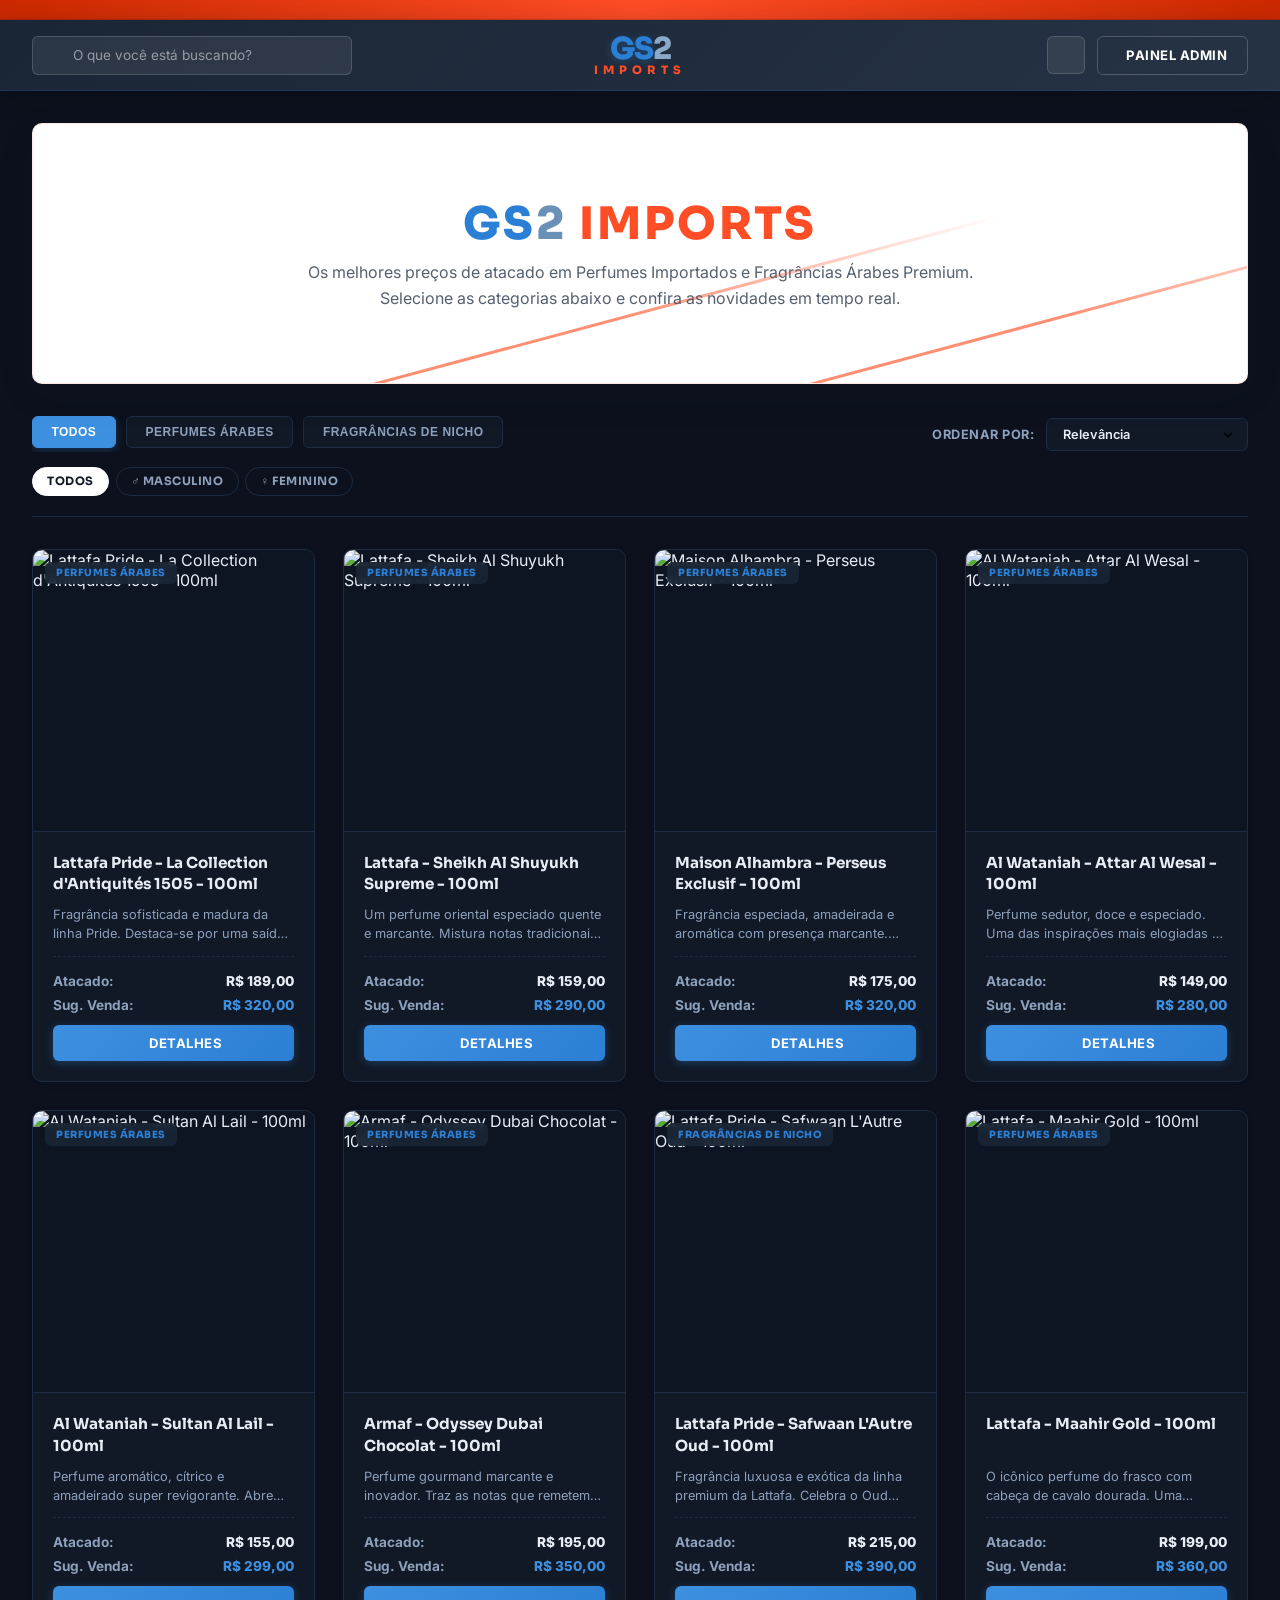
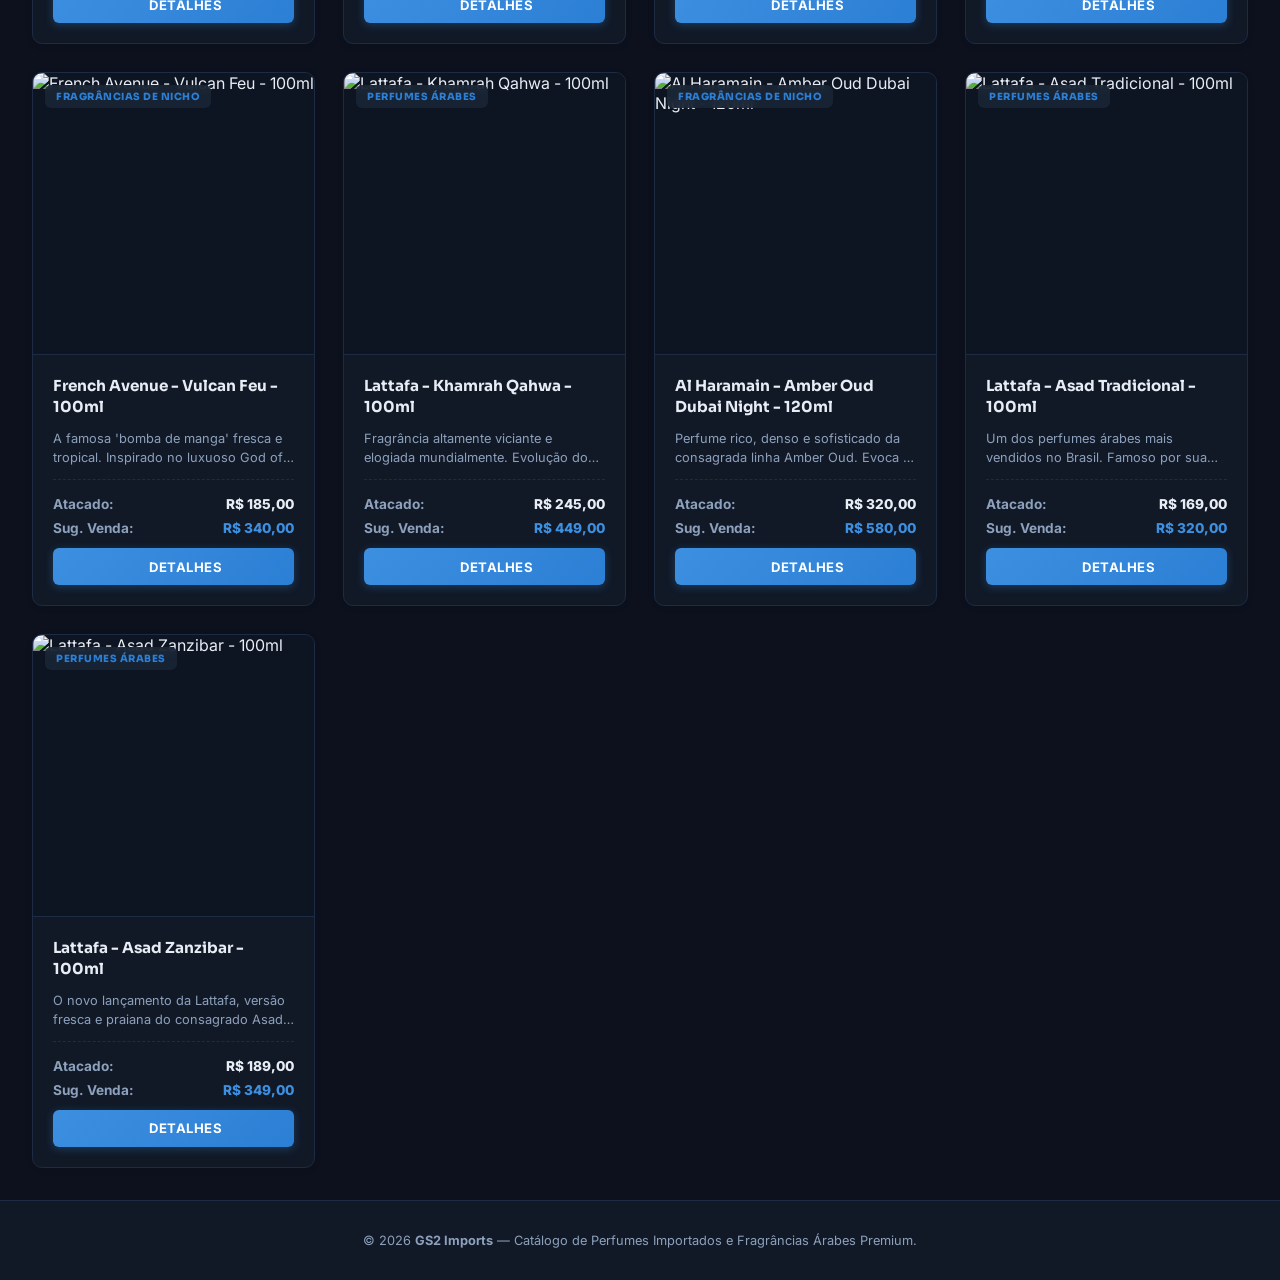
==== commit 83509fb2: "Add files via upload" ====
--- a/catalog.html
+++ b/catalog.html
@@ -64,22 +64,29 @@
 
     <!-- Controles (Categorias e Ordenação) -->
     <section class="controls-bar">
-      <!-- Filtro de Categorias (Dinâmico) -->
-      <nav class="categories-container" id="categories-tabs" aria-label="Categorias de produtos">
-        <button class="category-tab active" data-category="all">Todos</button>
-        <!-- Injetado dinamicamente -->
-      </nav>
-
-      <!-- Ordenação -->
-      <div class="sort-select-wrapper">
-        <label for="sort-select">Ordenar por:</label>
-        <select id="sort-select" class="sort-select">
-          <option value="default">Relevância</option>
-          <option value="price-asc">Preço: Menor para Maior</option>
-          <option value="price-desc">Preço: Maior para Menor</option>
-          <option value="name-asc">Nome: A-Z</option>
-          <option value="name-desc">Nome: Z-A</option>
-        </select>
+      <!-- Linha 1: Categorias + Ordenação -->
+      <div class="controls-bar-row">
+        <nav class="categories-container" id="categories-tabs" aria-label="Categorias de produtos">
+          <button class="category-tab active" data-category="all">Todos</button>
+          <!-- Injetado dinamicamente -->
+        </nav>
+        <div class="sort-select-wrapper">
+          <label for="sort-select">Ordenar por:</label>
+          <select id="sort-select" class="sort-select">
+            <option value="default">Relevância</option>
+            <option value="price-asc">Preço: Menor para Maior</option>
+            <option value="price-desc">Preço: Maior para Menor</option>
+            <option value="name-asc">Nome: A-Z</option>
+            <option value="name-desc">Nome: Z-A</option>
+          </select>
+        </div>
+      </div>
+
+      <!-- Linha 2: Filtro de Gênero -->
+      <div class="controls-bar-row">
+        <nav class="gender-tabs-container" id="gender-tabs" aria-label="Filtro por gênero">
+          <!-- Injetado dinamicamente -->
+        </nav>
       </div>
     </section>
 
@@ -255,7 +262,34 @@
 
           <!-- Upload de Imagem -->
           <div class="form-group">
-            <label>Imagem do Produto *</label>
+            <div style="display:flex; align-items:center; justify-content:space-between; flex-wrap:wrap; gap:0.5rem; margin-bottom:0.5rem;">
+              <label style="margin:0;">Imagem do Produto *</label>
+              <button type="button" id="btn-search-images" class="btn btn-secondary btn-sm" title="Buscar imagens automaticamente pelo nome do produto">
+                <i data-lucide="image-search" style="width:15px;height:15px;"></i>
+                <span>Buscar Imagens</span>
+              </button>
+            </div>
+
+            <!-- Painel de Busca de Imagens -->
+            <div id="image-search-panel" style="display:none; margin-bottom:0.75rem;">
+              <!-- Seção da chave API -->
+              <div id="pexels-key-section" style="display:none; background:var(--card-bg); border:1.5px solid var(--card-border); border-radius:var(--border-radius); padding:1rem; margin-bottom:0.75rem;">
+                <p style="font-size:0.8rem; color:var(--text-muted); margin-bottom:0.75rem;">
+                  🔑 Para buscar imagens, você precisa de uma chave gratuita do <strong>Pexels</strong>.<br>
+                  <a href="https://www.pexels.com/api/" target="_blank" style="color:var(--accent-blue);">Criar conta gratuita em pexels.com/api →</a>
+                </p>
+                <div style="display:flex; gap:0.5rem;">
+                  <input type="text" id="pexels-api-key-input" class="form-control" placeholder="Cole sua chave API aqui..." style="flex:1; font-size:0.8rem;">
+                  <button type="button" id="btn-save-pexels-key" class="btn btn-primary btn-sm">
+                    <i data-lucide="save" style="width:14px;height:14px;"></i> Salvar
+                  </button>
+                </div>
+              </div>
+
+              <!-- Grid de Resultados -->
+              <div id="image-search-results" class="img-search-results-grid"></div>
+            </div>
+
             <div class="image-upload-zone" id="image-upload-zone">
               <i data-lucide="upload-cloud" class="upload-icon"></i>
               <div class="upload-instructions">
--- a/styles.css
+++ b/styles.css
@@ -406,12 +406,18 @@
    ========================================== */
 .controls-bar {
   display: flex;
+  flex-direction: column;
+  gap: 0.9rem;
+  border-bottom: 1px solid var(--card-border);
+  padding-bottom: 1.25rem;
+}
+
+.controls-bar-row {
+  display: flex;
   flex-wrap: wrap;
   justify-content: space-between;
   align-items: center;
-  gap: 1.5rem;
-  border-bottom: 1px solid var(--card-border);
-  padding-bottom: 1.25rem;
+  gap: 1rem;
 }
 
 .categories-container {
@@ -1158,6 +1164,178 @@
 }
 
 /* ==========================================
+   BUSCA DE IMAGENS — GALERIA DO FORMULÁRIO
+   ========================================== */
+.img-search-results-grid {
+  background: var(--base-bg);
+  border: 1.5px solid var(--card-border);
+  border-radius: var(--border-radius);
+  padding: 0.75rem;
+  max-height: 380px;
+  overflow-y: auto;
+  scrollbar-width: thin;
+}
+
+.img-search-loading {
+  display: flex;
+  align-items: center;
+  gap: 0.6rem;
+  justify-content: center;
+  padding: 1.5rem;
+  color: var(--text-muted);
+  font-size: 0.85rem;
+}
+
+.img-search-spinner {
+  animation: spin 1s linear infinite;
+}
+
+@keyframes spin {
+  from { transform: rotate(0deg); }
+  to   { transform: rotate(360deg); }
+}
+
+.img-search-header {
+  font-size: 0.75rem;
+  color: var(--text-muted);
+  margin-bottom: 0.6rem;
+  font-weight: 600;
+}
+
+.img-search-msg {
+  text-align: center;
+  padding: 1rem;
+  font-size: 0.82rem;
+  color: var(--text-muted);
+}
+
+.img-search-msg--error {
+  color: var(--danger);
+}
+
+.img-search-grid {
+  display: grid;
+  grid-template-columns: repeat(4, 1fr);
+  gap: 0.5rem;
+}
+
+.img-search-item {
+  position: relative;
+  aspect-ratio: 1;
+  border-radius: var(--border-radius-sm);
+  overflow: hidden;
+  cursor: pointer;
+  border: 2px solid transparent;
+  transition: border-color 0.15s, transform 0.15s, box-shadow 0.15s;
+}
+
+.img-search-item:hover {
+  border-color: var(--accent-blue);
+  transform: scale(1.04);
+  box-shadow: 0 4px 16px var(--accent-blue-glow);
+  z-index: 2;
+}
+
+.img-search-item img {
+  width: 100%;
+  height: 100%;
+  object-fit: cover;
+  display: block;
+  transition: opacity 0.2s;
+}
+
+.img-search-item:hover img {
+  opacity: 0.88;
+}
+
+/* Overlay "Selecionar" ao passar o mouse */
+.img-search-item::after {
+  content: "Selecionar";
+  position: absolute;
+  bottom: 0;
+  left: 0;
+  right: 0;
+  background: rgba(43, 127, 212, 0.85);
+  color: #fff;
+  font-size: 0.65rem;
+  font-weight: 800;
+  text-align: center;
+  padding: 0.25rem;
+  text-transform: uppercase;
+  letter-spacing: 0.5px;
+  opacity: 0;
+  transition: opacity 0.15s;
+}
+
+.img-search-item:hover::after {
+  opacity: 1;
+}
+
+@media (max-width: 480px) {
+  .img-search-grid {
+    grid-template-columns: repeat(3, 1fr);
+  }
+}
+
+/* ==========================================
+   GÊnERO — FILTROS DA BARRA DE CONTROLES
+   ========================================== */
+.gender-tabs-container {
+  display: flex;
+  gap: 0.4rem;
+  align-items: center;
+  flex-wrap: wrap;
+}
+
+.gender-filter-tab {
+  padding: 0.4rem 0.9rem;
+  border-radius: 2rem;
+  border: 1.5px solid var(--card-border);
+  background: transparent;
+  color: var(--text-muted);
+  font-family: var(--font-heading);
+  font-size: 0.72rem;
+  font-weight: 700;
+  cursor: pointer;
+  transition: all 0.18s ease;
+  text-transform: uppercase;
+  letter-spacing: 0.5px;
+  white-space: nowrap;
+}
+
+.gender-filter-tab:hover {
+  color: var(--text-main);
+  border-color: var(--text-main);
+}
+
+/* Todos — ativo */
+.gender-filter-tab--all.active {
+  background: var(--primary);
+  border-color: var(--primary);
+  color: #fff;
+}
+
+/* Masculino — ativo */
+.gender-filter-tab--masculino.active {
+  background: var(--accent-blue);
+  border-color: var(--accent-blue);
+  color: #fff;
+}
+
+/* Feminino — ativo */
+.gender-filter-tab--feminino.active {
+  background: var(--accent-red);
+  border-color: var(--accent-red);
+  color: #fff;
+}
+
+[data-theme="dark"] .gender-filter-tab--all.active {
+  background: #fff;
+  border-color: #fff;
+  color: var(--primary);
+}
+
+/* ==========================================
    GÊnERO — BOTÕES DO FORMULÁRIO
    ========================================== */
 .gender-toggle-group {
